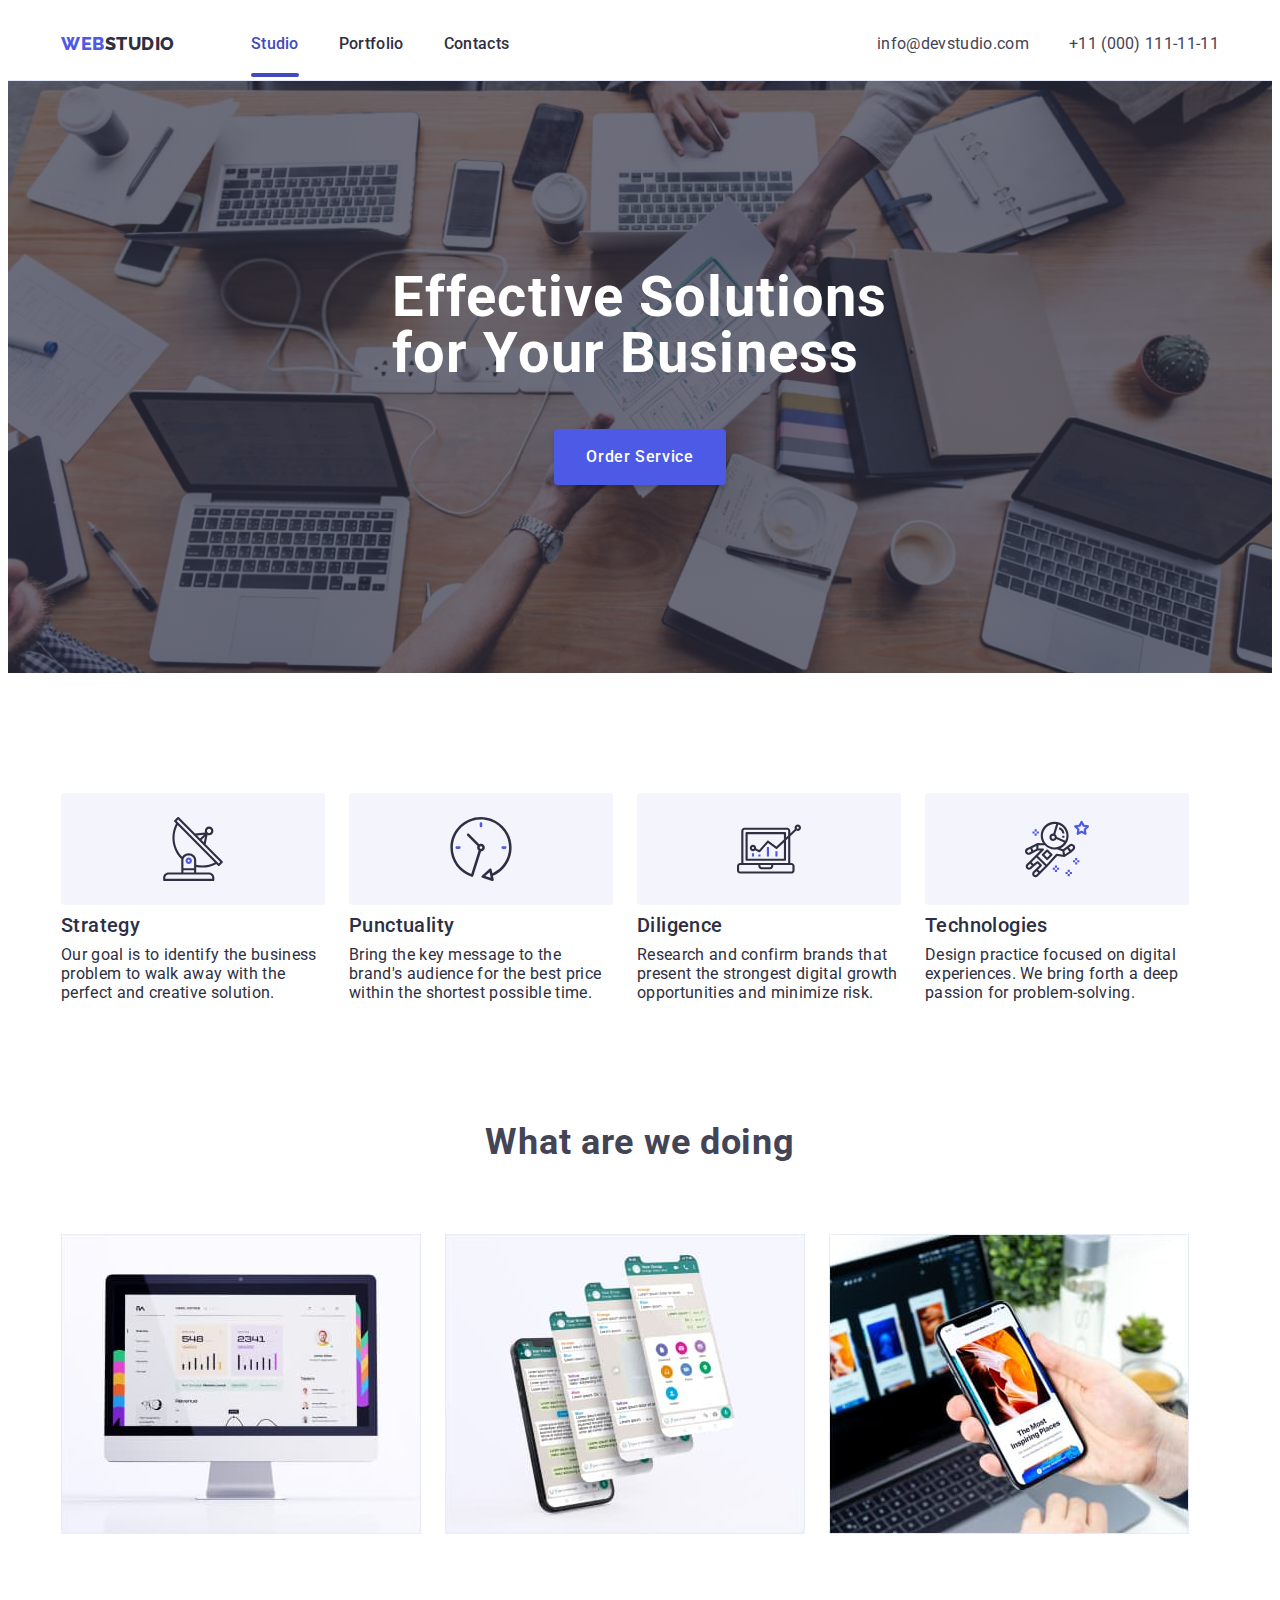
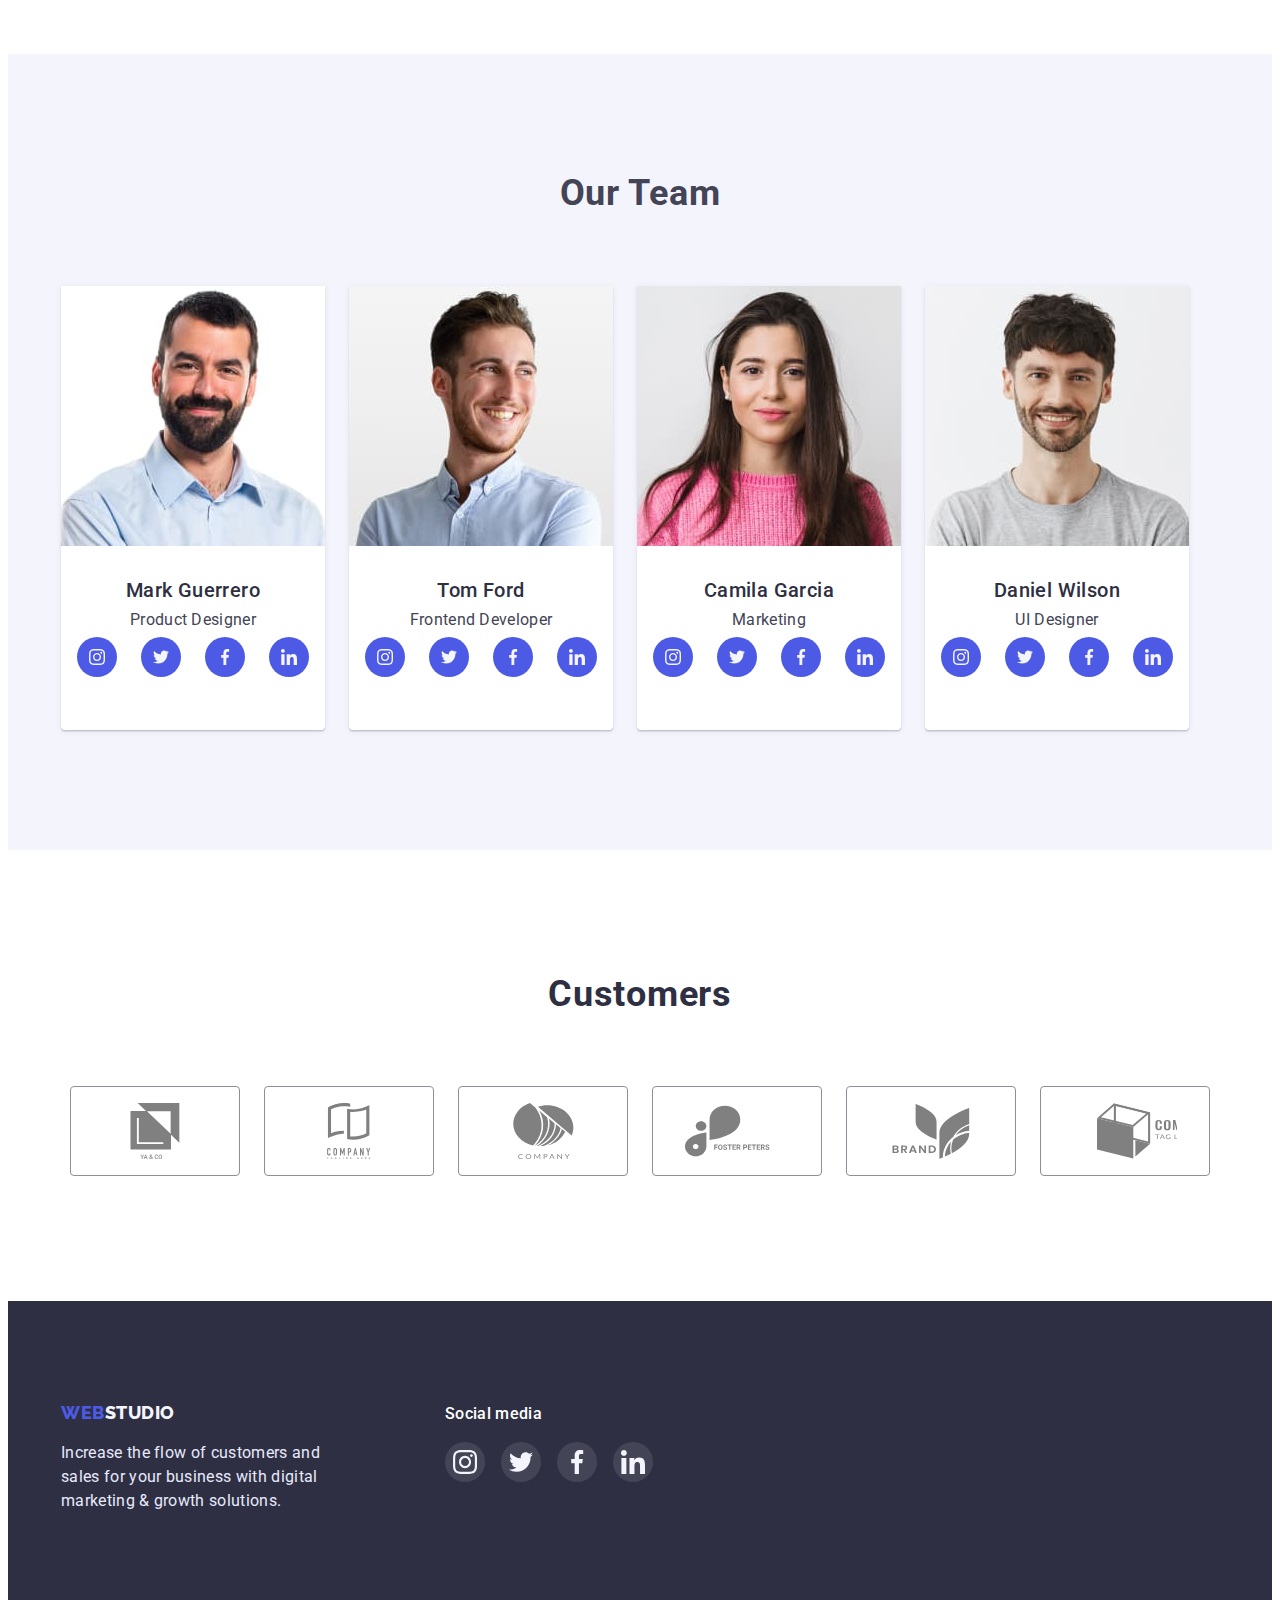
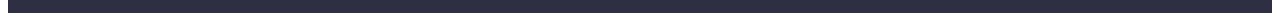
==== index.html @ a74a865c "create repo" ====
<!DOCTYPE html>
<html lang="en">

<head>
    <meta charset="UTF-8">
    <meta http-equiv="X-UA-Compatible" content="IE=edge">
    <meta name="viewport" content="width=device-width, initial-scale=1.0">
    <title>WebStudio</title>
    <link rel="stylesheet" href="https://cdnjs.cloudflare.com/ajax/libs/modern-normalize/1.1.0/modern-normalize.min.css"
        integrity="sha512-wpPYUAdjBVSE4KJnH1VR1HeZfpl1ub8YT/NKx4PuQ5NmX2tKuGu6U/JRp5y+Y8XG2tV+wKQpNHVUX03MfMFn9Q=="
        crossorigin="anonymous" referrerpolicy="no-referrer" />

    <link
        href="https://fonts.googleapis.com/css2?family=Raleway:wght@800&family=Roboto:wght@400;500;700;900&display=swap"
        rel="stylesheet">
    <link rel="stylesheet" href="./styles/style.css">
</head>

<body>

    <header class="header">
        <div class="container">
            <nav class="header-navigation">
                <a class="header-logo decoration" href="./index.html"><span class="header-span">Web</span>Studio</a>
                <ul class="header-list list">
                    <li class="header-item"><a class="header-link decoration active" rel="noreferrer noopener"
                            href="./index.html">Studio</a></li>
                    <li class="header-item"><a class="header-link decoration" rel="noreferrer noopener"
                            href="./portfolio.html">Portfolio</a></li>
                    <li class="header-item"><a class="header-link decoration" rel="noreferrer noopener"
                            href="">Contacts</a>
                    </li>
                </ul>
            </nav>
            <address class="header-address">
                <ul class="header-address-list list">
                    <li class="header-address-item"><a class="header-navigation decoration"
                            href="mailto:info@devstudio.com">info@devstudio.com</a></li>
                    <li class="header-address-item"><a class="header-navigation decoration" href="tel:+110001111111">+11
                            (000) 111-11-11</a></li>
                </ul>
            </address>
        </div>
    </header>

    <main>
        <!-- Hero section -->
        <section class="hero">
            <div class="container">
                <h1 class="hero-title">Effective Solutions
                    for Your Business
                </h1>
                <button type="button" data-modal-open class="hero-btn">Order Service</button>
            </div>
        </section>
        <!-- /Hero section -->

        <!--description section-->
        <section class="description">
            <div class="container">
                <h2 class="visually-hidden">description</h2>
                <ul class="description-list list">
                    <li class="description-item">
                        <div class="description-block">
                            <svg class="description-svg" width="64" height="64">
                                <use href="./images/icons/symbol-defs-descr.svg#icon-Group"></use>
                            </svg>
                        </div>
                        <h3 class="decoration-subtitle">Strategy</h3>
                        <p class="description-text">Our goal is to identify the business
                            problem to walk away with the perfect
                            and creative solution.
                        </p>
                    </li>
                    <li class="description-item">
                        <div class="description-block">
                            <svg class="description-svg" width="64" height="64">
                                <use href="./images/icons/symbol-defs-descr.svg#icon-clock-1-1"></use>
                            </svg>
                        </div>
                        <h3 class="decoration-subtitle">Punctuality</h3>
                        <p class="description-text">Bring the key message to the brand's
                            audience for the best price within the
                            shortest possible time.
                        </p>
                    </li>
                    <li class="description-item">
                        <div class="description-block">
                            <svg class="description-svg" width="64" height="64">
                                <use href="./images/icons/symbol-defs-descr.svg#icon-diagram-1-1"></use>
                            </svg>
                        </div>
                        <h3 class="decoration-subtitle">Diligence</h3>
                        <p class="description-text">Research and confirm brands that
                            present the strongest digital growth
                            opportunities and minimize risk.
                        </p>
                    </li>
                    <li class="description-item">
                        <div class="description-block">
                            <svg class="description-svg" width="64" height="64">
                                <use href="./images/icons/symbol-defs-descr.svg#icon-astronaut-1-1"></use>
                            </svg>
                        </div>
                        <h3 class="decoration-subtitle">Technologies</h3>
                        <p class="description-text">Design practice focused on digital experiences.
                            We bring forth a deep passion for problem-solving.
                        </p>
                    </li>
                </ul>
            </div>
        </section>
        <!--/description section-->

        <!--WORKS section-->
        <section class="work">
            <div class="container">
                <h2 class="work-subtitle">What are we doing</h2>
                <ul class="work-list list">
                    <li class="work-items"><img src="./images/computer.jpg" alt="computer version" width="360"
                            height="300">
                    </li>
                    <li class="work-items"><img src="./images/telephone.jpg" alt="mobile version" width="360"
                            height="300">
                    </li>
                    <li class="work-items"><img src="./images/notebook.jpg" alt="tablet version" width="360"
                            height="300">
                    </li>
                </ul>
            </div>
        </section>
        <!--/WORKS section-->

        <!--TEAM section-->
        <section class="team">
            <div class="container">
                <h2 class="team-subtitle">Our Team</h2>
                <ul class="team-list list">
                    <li class="team-item">
                        <img src="./images/mark-guerrero.jpg" alt="mark-guerrero" width="264" height="260">
                        <div class="wrap-team">
                            <h3 class="team-name">Mark Guerrero</h3>
                            <p class="team-text">Product Designer</p>
                            <ul class="team-social-list list">
                                <li class="team-social-item">
                                    <a href="" class="team-social-link decoration">
                                        <svg class="team-svg" width="16" height="16">
                                            <use href="./images/icons/symbol-defs-links.svg#icon-instagram">
                                            </use>
                                        </svg>
                                    </a>
                                </li>
                                <li class="team-social-item">
                                    <a href="" class="team-social-link decoration">
                                        <svg class="team-svg" width="16" height="16">
                                            <use href="./images/icons/symbol-defs-links.svg#icon-twitter">
                                            </use>
                                        </svg>
                                    </a>
                                </li>
                                <li class="team-social-item">
                                    <a href="" class="team-social-link decoration">
                                        <svg class="team-svg" width="16" height="16">
                                            <use href="./images/icons/symbol-defs-links.svg#icon-facebook">
                                            </use>
                                        </svg>
                                    </a>
                                </li>
                                <li class="team-social-item">
                                    <a href="" class="team-social-link decoration">
                                        <svg class="team-svg" width="16" height="16">
                                            <use href="./images/icons/symbol-defs-links.svg#icon-linkedin">
                                            </use>
                                        </svg>
                                    </a>
                                </li>
                            </ul>
                        </div>
                    </li>
                    <li class="team-item">
                        <img src="./images/tom-ford.jpg" alt="tom-ford" width="264" height="260">
                        <div class="wrap-team">
                            <h3 class="team-name">Tom Ford</h3>
                            <p class="team-text">Frontend Developer</p>
                            <ul class="team-social-list list">
                                <li class="team-social-item">
                                    <a href="" class="team-social-link decoration">
                                        <svg class="team-svg" width="16" height="16">
                                            <use href="./images/icons/symbol-defs-links.svg#icon-instagram">
                                            </use>
                                        </svg>
                                    </a>
                                </li>
                                <li class="team-social-item">
                                    <a href="" class="team-social-link decoration">
                                        <svg class="team-svg" width="16" height="16">
                                            <use href="./images/icons/symbol-defs-links.svg#icon-twitter">
                                            </use>
                                        </svg>
                                    </a>
                                </li>
                                <li class="team-social-item">
                                    <a href="" class="team-social-link decoration">
                                        <svg class="team-svg" width="16" height="16">
                                            <use href="./images/icons/symbol-defs-links.svg#icon-facebook">
                                            </use>
                                        </svg>
                                    </a>
                                </li>
                                <li class="team-social-item">
                                    <a href="" class="team-social-link decoration">
                                        <svg class="team-svg" width="16" height="16">
                                            <use href="./images/icons/symbol-defs-links.svg#icon-linkedin">
                                            </use>
                                        </svg>
                                    </a>
                                </li>
                            </ul>
                        </div>
                    </li>
                    <li class="team-item">
                        <img src="./images/camila-garcia.jpg" alt="camila-garcia" width="264" height="260">
                        <div class="wrap-team">
                            <h3 class="team-name">Camila Garcia</h3>
                            <p class="team-text">Marketing</p>
                            <ul class="team-social-list list">
                                <li class="team-social-item">
                                    <a href="" class="team-social-link decoration">
                                        <svg class="team-svg" width="16" height="16">
                                            <use href="./images/icons/symbol-defs-links.svg#icon-instagram">
                                            </use>
                                        </svg>
                                    </a>
                                </li>
                                <li class="team-social-item">
                                    <a href="" class="team-social-link decoration">
                                        <svg class="team-svg" width="16" height="16">
                                            <use href="./images/icons/symbol-defs-links.svg#icon-twitter">
                                            </use>
                                        </svg>
                                    </a>
                                </li>
                                <li class="team-social-item">
                                    <a href="" class="team-social-link decoration">
                                        <svg class="team-svg" width="16" height="16">
                                            <use href="./images/icons/symbol-defs-links.svg#icon-facebook">
                                            </use>
                                        </svg>
                                    </a>
                                </li>
                                <li class="team-social-item">
                                    <a href="" class="team-social-link decoration">
                                        <svg class="team-svg" width="16" height="16">
                                            <use href="./images/icons/symbol-defs-links.svg#icon-linkedin">
                                            </use>
                                        </svg>
                                    </a>
                                </li>
                            </ul>
                        </div>
                    </li>
                    <li class="team-item">
                        <img src="./images/daniel-wilson.jpg" alt="daniel-wilson" width="264" height="260">
                        <div class="wrap-team">
                            <h3 class="team-name">Daniel Wilson</h3>
                            <p class="team-text">UI Designer</p>
                            <ul class="team-social-list list">
                                <li class="team-social-item">
                                    <a href="" class="team-social-link decoration">
                                        <svg class="team-svg" width="16" height="16">
                                            <use href="./images/icons/symbol-defs-links.svg#icon-instagram">
                                            </use>
                                        </svg>
                                    </a>
                                </li>
                                <li class="team-social-item">
                                    <a href="" class="team-social-link decoration">
                                        <svg class="team-svg" width="16" height="16">
                                            <use href="./images/icons/symbol-defs-links.svg#icon-twitter">
                                            </use>
                                        </svg>
                                    </a>
                                </li>
                                <li class="team-social-item">
                                    <a href="" class="team-social-link decoration">
                                        <svg class="team-svg" width="16" height="16">
                                            <use href="./images/icons/symbol-defs-links.svg#icon-facebook">
                                            </use>
                                        </svg>
                                    </a>
                                </li>
                                <li class="team-social-item">
                                    <a href="" class="team-social-link decoration">
                                        <svg class="team-svg" width="16" height="16">
                                            <use href="./images/icons/symbol-defs-links.svg#icon-linkedin">
                                            </use>
                                        </svg>
                                    </a>
                                </li>
                            </ul>
                        </div>
                    </li>
                </ul>
            </div>
        </section>
        <!--/TEAM section-->

        <!-- Customers -->
        <section class="customers">
            <div class="container">
                <h2 class="customers-title">Customers</h2>
                <ul class="customers-list list">
                    <li class="customers-item">
                        <a href="" class="customers-link">
                            <svg class="customers-svg" width="98" height="56">
                                <use href="./images/icons/symbol-defs-customers.svg#icon-group-4"></use>
                            </svg>
                        </a>
                    </li>
                    <li class="customers-item">
                        <a href="" class="customers-link">
                            <svg class="customers-svg" width="104" height="56">
                                <use href="./images/icons/symbol-defs-customers.svg#icon-group-1-1"></use>
                            </svg>
                        </a>
                    </li>
                    <li class="customers-item">
                        <a href="" class="customers-link">
                            <svg class="customers-svg" width="104" height="56">
                                <use href="./images/icons/symbol-defs-customers.svg#icon-Object-2"></use>
                            </svg>
                        </a>
                    </li>
                    <li class="customers-item">
                        <a href="" class="customers-link">
                            <svg class="customers-svg" width="104" height="56">
                                <use href="./images/icons/symbol-defs-customers.svg#icon-group-2-1"></use>
                            </svg>
                        </a>
                    </li>
                    <li class="customers-item">
                        <a href="" class="customers-link">
                            <svg class="customers-svg" width="104" height="56 ">
                                <use href="./images/icons/symbol-defs-customers.svg#icon-group-3-1"></use>
                            </svg>
                        </a>
                    </li>
                    <li class="customers-item">
                        <a href="" class="customers-link">
                            <svg class="customers-svg" width="104" height="56">
                                <use href="./images/icons/symbol-defs-customers.svg#icon-Object-1-1"></use>
                            </svg>
                        </a>
                    </li>
                </ul>
            </div>
        </section>
        <!-- /Customers -->
    </main>

    <!--footer section-->
    <footer class="footer">
        <div class="container">
            <div class="footer-descr">
                <a class="footer-logo decoration" rel="noreferrer noopener" href="./index.html">
                    <span class="footer-span">Web</span>Studio</a>
                <p class="footer-text">Increase the flow of customers
                    and sales for your business with
                    digital marketing & growth solutions.
                </p>
            </div>
            <div class="footer-social">
                <p class="footer-social-text">Social media</p>
                <ul class="footer-social-list list">
                    <li class="footer-social-item">
                        <a href="" class="footer-link decoration">
                            <svg class="footer-svg" width="24" height="24">
                                <use href="./images/icons/symbol-defs-links.svg#icon-instagram"></use>
                            </svg>
                        </a>
                    </li>
                    <li class="footer-social-item">
                        <a href="" class="footer-link decoration">
                            <svg class="footer-svg" width="24" height="24">
                                <use href="./images/icons/symbol-defs-links.svg#icon-twitter"></use>
                            </svg>
                        </a>
                    </li>
                    <li class="footer-social-item">
                        <a href="" class="footer-link decoration">
                            <svg class="footer-svg" width="24" height="24">
                                <use href="./images/icons/symbol-defs-links.svg#icon-facebook"></use>
                            </svg>
                        </a>
                    </li>
                    <li class="footer-social-item">
                        <a href="" class="footer-link decoration">
                            <svg class="footer-svg" width="24" height="24">
                                <use href="./images/icons/symbol-defs-links.svg#icon-linkedin"></use>
                            </svg>
                        </a>
                    </li>
                </ul>
            </div>
        </div>
    </footer>
    <!--/footer section-->

    <!-- MODAL -->
    <div class="backdrop is-hidden" data-modal>
        <div class="modal">
            <button type="button" data-modal-close class="modal-close">
                <svg class="modal-close-svg" width="8" height="8">
                    <use href="./images/icons/symbol-modal-close.svg#icon-close-black"></use>
                </svg>
            </button>
        </div>
    </div>
    <script src="./js/modal.js"></script>
</body>

</html>
---- styles/style.css ----
:root {
  --btn-hover-color: #404bbf;
  --primary-text-color: #434455;
  --title-text-color: #2e2f42;
  --accent-color: #4d5ae5;
  --withe-text: #ffffff;
  --footer-text-color: #e7e9fc;
  --adress-text-color: #404bbf;
  --team-bg-color: #f4f4fd;
  --standart-gap: 24px;
  --portfolio-bg: #e5e5e5;
  --border-gray: #8e8f99;
  --footer-hover: #31d0aa;
  --bg-modal: #fcfcfc;
}

body {
  color: var(--primary-text-color);
  background-color: var(--withe-text);
  font-family: "Roboto", sans-serif;
}

img {
  width: 100%;
  display: block;
}

.container {
  max-width: 1158px;
  margin: 0 auto;
  padding-left: 15px;
  padding-right: 15px;
  /* outline: 1px solid red; */
}

/* ------header------- */

.header {
  padding: 24px 0;
  border-bottom: 1px solid var(--footer-text-color);
}

.header > .container {
  display: flex;
  align-items: center;
}

.list {
  list-style: none;
}

.decoration {
  text-decoration: none;
}

/* ---NAVIGATION--- */

.header-logo {
  margin-right: 76px;
  font-family: "Raleway", sans-serif;
  font-weight: 800;
  line-height: 1.3;
  font-size: 18px;
  letter-spacing: 0.03em;
  color: var(--title-text-color);
  text-transform: uppercase;
}

.header-list {
  display: flex;
  gap: 40px;
  margin: 0;
  padding: 0;
}

.header-span {
  color: var(--accent-color);
}

.header-link {
  color: var(--title-text-color);
  font-weight: 500;
  line-height: 1.5;
  font-size: 16px;
  letter-spacing: 0.02em;
  position: relative;
  transition: color 250ms cubic-bezier(0.4, 0, 0.2, 1);
  padding-top: 24px;
  padding-bottom: 24px;
}

.header-link:hover,
.header-link:focus {
  color: var(--adress-text-color);
}

.header-link.active {
  color: var(--btn-hover-color);
}

.header-link.active::after {
  content: "";
  width: 100%;
  height: 4px;
  border-radius: 2px;
  background-color: var(--btn-hover-color);
  position: absolute;
  left: 0;
  bottom: 0;
}

.header-navigation {
  display: flex;
  color: var(--primary-text-color);
  font-weight: 400;
  line-height: 1.5;
  font-style: normal;
  font-size: 16px;
  letter-spacing: 0.02em;
  transition: color 250ms cubic-bezier(0.4, 0, 0.2, 1);
}

.header-navigation:hover,
.header-navigation:focus {
  color: var(--adress-text-color);
}

.header-address-list {
  display: flex;
  margin: 0;
  padding: 0;
}

.header-address-item:not(:last-child) {
  margin-right: 40px;
}

.header-address {
  margin-left: auto;
}

/* ---HEADER--- */
/* ---HERO  section--- */

.hero {
  background-color: var(--title-text-color);
  padding: 188px 0;
  background-image: linear-gradient(
      rgba(46, 47, 66, 0.7),
      rgba(46, 47, 66, 0.7)
    ),
    url(../images/background/bg-heroes.jpg);
  background-repeat: no-repeat;
  background-position: center;
  background-size: cover;
  max-width: 1440px;
  margin: 0 auto;
}

.text-center {
  text-align: center;
}

.hero-title {
  width: 496px;
  margin: 0 auto;
  margin-bottom: 48px;

  color: var(--withe-text);
  font-weight: 700;
  line-height: 1;
  font-size: 56px;
  letter-spacing: 0.02em;
}

/* ---/HERO  section--- */

/* ---description section---     ---portfolio section---   */

.visually-hidden {
  position: absolute;
  top: -150%;
  z-index: -100;
  width: 0;
  height: 0;
  opacity: 0;
  visibility: hidden;
  user-select: none;
  pointer-events: none;
  cursor: none;
  margin: 0;
  padding: 0;
  overflow: hidden;
  border: none;
  outline: none;
  white-space: nowrap;
}

.description {
  background-color: var(--withe-text);
  padding: 120px 0;
}

.description-block {
  display: flex;
  justify-content: center;
  align-items: center;
  width: 264px;
  height: 112px;
  margin-bottom: 8px;
  border-radius: 4px;
  background-color: var(--team-bg-color);
}

.description-list {
  margin: 0;
  padding: 0;
  display: flex;
  gap: var(--standart-gap);
}

.decoration-subtitle,
.portfolio-title {
  color: var(--title-text-color);
  font-weight: 500;
  line-height: 1.2;
  font-size: 20px;
  letter-spacing: 0.02em;
  margin: 0;
  margin-bottom: 8px;
}

.description-text,
.portfolio-title {
  color: var(--title-text-color);
  line-height: 1.2;
  font-size: 16px;
  letter-spacing: 0.02em;
  margin: 0;
}

.description-item {
  width: 264px;
}

/* ---/description section---   ---portfolio section---   */

/* ---WORKS section--- */

.work {
  background-color: var(--withe-text);
  padding-bottom: 120px;
}

.work-subtitle,
.team-subtitle {
  font-weight: 700;
  font-size: 36px;
  line-height: 1.1;
  text-align: center;
  letter-spacing: 0.02em;
  text-align: center;
  margin: 0;
  margin-bottom: 72px;
}

.work-list {
  display: flex;
  text-align: center;
  padding: 0;
  margin: 0;
  gap: var(--standart-gap);
}

/* ---/WORKS section--- */

/* ---TEAM section--- */

.team {
  background-color: var(--team-bg-color);
  padding-bottom: 120px;
  padding-top: 120px;
}

.team-list {
  display: flex;
  margin: 0;
  padding: 0;
}

.team-item:not(:last-child) {
  margin-right: 24px;
}

.team-item {
  background-color: var(--withe-text);
  box-shadow: 0px 1px 6px rgba(46, 47, 66, 0.08),
    0px 1px 1px rgba(46, 47, 66, 0.16), 0px 2px 1px rgba(46, 47, 66, 0.08);
  border-radius: 0px 0px 4px 4px;
}

.team-name {
  margin: 0;
  margin-bottom: 8px;

  color: var(--title-text-color);
  font-weight: 500;
  font-size: 20px;
  line-height: 1.2;
  letter-spacing: 0.02em;

  text-align: center;
}

.team-social-list {
  padding: 0;
  display: flex;
  gap: 24px;
  justify-content: center;
}

.team-social-item {
  width: 40px;
  height: 40px;
}

.team-social-link {
  width: 100%;
  display: flex;
  justify-content: center;
  align-items: center;
  height: 100%;
  border-radius: 50%;
  background-color: var(--accent-color);
  transition: background-color 250ms cubic-bezier(0.4, 0, 0.2, 1);
}

.team-svg {
  transition: color 250ms cubic-bezier(0.4, 0, 0.2, 1);
  color: var(--team-bg-color);
}

.team-svg:hover,
.team-svg:focus {
  fill: currentColor;
}

.team-social-link:hover,
.team-social-link:focus {
  background-color: var(--adress-text-color);
}

.wrap-team {
  padding: 32px 0;
  min-height: 120px;
}

.wrap-team .team-text {
  margin-bottom: 8px;
}

.team-text,
.portfolio-text {
  margin: 0;

  line-height: 1.2;
  font-size: 16px;
  letter-spacing: 0.02em;
  color: var(--primary-text-color);
  text-align: center;
}

/* ---/TEAM section--- */

/* ---customers section--- */

.customers {
  padding: 125px 0;
}

.customers-title {
  margin: 0;
  font-weight: 700;
  font-size: 36px;
  line-height: 1.1;

  color: var(--title-text-color);
  text-align: center;
  letter-spacing: 0.02em;
  text-transform: capitalize;

  margin-bottom: 72px;
}

.customers-list {
  margin: 0;
  padding: 0;
  display: flex;
  justify-content: center;
  gap: var(--standart-gap);
}

.customers-link {
  display: flex;
  justify-content: center;
  align-items: center;

  width: 168px;
  height: 88px;
  color: grey;
  border-radius: 4px;
  border: 1px solid var(--border-gray);
  transition: color 250ms cubic-bezier(0.4, 0, 0.2, 1);
}

.customers-link:hover,
.customers-link:focus {
  border-color: #404bbf;
  color: var(--btn-hover-color);
  border: 1px solid var(--btn-hover-color);
}

.customers-svg {
  fill: currentColor;
}

/* ---/customers section--- */

/* ---footer section--- */

.footer {
  background-color: var(--title-text-color);
  padding: 100px 0;
}

.footer .container {
  display: flex;
  align-items: baseline;
}

.footer-descr {
  margin-right: 120px;
}

.footer-logo {
  display: inline-block;
  margin-bottom: 16px;
  font-family: "Raleway", sans-serif;
  font-weight: 800;
  line-height: 1.3;
  font-size: 18px;
  letter-spacing: 0.03em;
  color: var(--team-bg-color);
  text-transform: uppercase;
}

.footer-span {
  color: var(--accent-color);
}

.footer-text {
  width: 264px;
  margin: 0;

  font-weight: 400;
  line-height: 1.5;
  font-size: 16px;
  color: var(--footer-text-color);
  letter-spacing: 0.02em;
}

.footer-social-text {
  margin: 0;
  margin-bottom: 16px;

  font-weight: 500;
  font-size: 16px;
  line-height: 1.5;
  letter-spacing: 0.02em;
  color: var(--withe-text);
}

.footer-social-list {
  margin: 0;
  padding: 0;
  display: flex;
  justify-content: center;
  align-items: center;
  gap: 16px;
}

.footer-link {
  width: 40px;
  height: 40px;
  display: flex;
  justify-content: center;
  align-items: center;
  border-radius: 50%;
  transition: background-color 250ms cubic-bezier(0.4, 0, 0.2, 1);
  background-image: linear-gradient(
    rgba(255, 255, 255, 0.1),
    rgba(255, 255, 255, 0.1)
  );
}

.footer-link:hover,
.footer-link:focus {
  background-color: var(--footer-hover);
}

/* ---/footer section--- */

/* Portfolio.html */

.portfolio {
  background-color: var(--withe-text);
  padding-top: 96px;
  padding-bottom: 120px;
}

.portfolio-filter {
  margin: 0;

  margin-bottom: 72px;
  padding-left: 0;
  display: flex;
  justify-content: center;
  gap: var(--standart-gap);
}

.portfolio-list {
  margin: 0;
  padding: 0;

  display: flex;
  flex-wrap: wrap;
}

/* Portfolio.html --------heroes section-------*/

.heroes-list {
  margin: 0 24px 48px 0;

  background-color: var(--withe-text);
}

.heroes-list:nth-child(3n) {
  margin-right: 0;
}

.heroes-list:nth-last-child(-n + 3) {
  margin-bottom: 0;
}

.portfolio-descr {
  padding: 32px 0 32px 16px;
  border: 1px solid var(--footer-text-color);
  border-top: none;
}

.portfolio-title {
  margin-bottom: 8px;
}

.portfolio-text {
  text-align: start;
}

.portfolio-link {
  display: block;
  transition: box-shadow 250ms cubic-bezier(0.4, 0, 0.2, 1);
  position: relative;
  overflow: hidden;
}

.heroes-item-text-overlay {
  position: absolute;
  top: 0;
  left: 0;
  width: 100%;
  height: 100%;
  margin: 0;
  padding-top: 40px;
  padding-left: 32px;
  padding-right: 32px;
  transform: translateY(100%);

  font-size: 16px;
  line-height: 1.5;
  letter-spacing: 0.02em;
  color: var(--team-bg-color);
  background-color: var(--accent-color);
  transition: transform 250ms cubic-bezier(0.4, 0, 0.2, 1);
  overflow: auto;
}

.portfolio-link:hover .heroes-item-text-overlay {
  transform: translateY(0%);
}

.portfolio-link:hover,
.portfolio-link:focus {
  box-shadow: 0px 1px 6px rgba(46, 47, 66, 0.08),
    0px 1px 1px rgba(46, 47, 66, 0.16), 0px 2px 1px rgba(46, 47, 66, 0.08);
}

/* Button */

.hero-btn {
  padding: 16px 32px;
  box-shadow: 0px 4px 4px rgba(0, 0, 0, 0.15);
  border-radius: 4px;
  display: block;
  margin: 0 auto;
  border: none;

  color: var(--withe-text);
  font-weight: 500;
  background: var(--accent-color);
  cursor: pointer;
  font-size: 16px;
  line-height: 1.5;
  font-family: inherit;
  letter-spacing: 0.04em;
  transition: color 250ms cubic-bezier(0.4, 0, 0.2, 1),
    background-color 250ms cubic-bezier(0.4, 0, 0.2, 1);
}

.portfolio-btn {
  padding: 12px 24px;
  color: var(--accent-color);
  border: 1px solid var(--footer-text-color);
  border-radius: 4px;
  background-color: var(--team-bg-color);
  cursor: pointer;
  font-weight: 500;
  font-size: 16px;
  line-height: 1.5;
  letter-spacing: 0.04em;
  transition: color 250ms cubic-bezier(0.4, 0, 0.2, 1),
    background-color 250ms cubic-bezier(0.4, 0, 0.2, 1);
}

.portfolio-btn:hover,
.portfolio-btn:focus,
.hero-btn:hover,
.hero-btn:focus {
  background-color: var(--btn-hover-color);
  color: var(--withe-text);
}

/* ----  /Button  ----*/

/* ----------------------------------    MODAL    ---------------------------------- */

.backdrop {
  position: fixed;

  height: 100%;
  width: 100%;
  min-width: 1440px;

  left: 0px;
  top: 0px;

  background-image: linear-gradient(
    rgba(46, 47, 66, 0.4),
    rgba(46, 47, 66, 0.4)
  );
  background-repeat: no-repeat;
  background-position: center;
  background-size: cover;

  transition: opacity 250ms cubic-bezier(0.4, 0, 0.2, 1),
    visibility 250ms cubic-bezier(0.4, 0, 0.2, 1);
}

.backdrop.is-hidden {
  opacity: 0;
  visibility: hidden;
  pointer-events: none;
}

.modal {
  position: absolute;
  top: 50%;
  left: 50%;
  transform: translate(-50%, -50%);
  padding: 20px;

  width: 408px;
  min-height: 576px;
  background-color: var(--bg-modal);
  background: var(--bg-modal);
  box-shadow: 0px 1px 1px rgba(0, 0, 0, 0.14), 0px 1px 3px rgba(0, 0, 0, 0.12),
    0px 2px 1px rgba(0, 0, 0, 0.2);
  border-radius: 4px;
}

.modal-close {
  position: absolute;

  top: 24px;
  right: 24px;
  width: 24px;
  height: 24px;
  padding: 7px;

  cursor: pointer;

  background-color: var(--footer-text-color);
  border-radius: 50%;
  border: 1px solid rgba(0, 0, 0, 0.1);
  transition: color 250ms cubic-bezier(0.4, 0, 0.2, 1),
    background-color 250ms cubic-bezier(0.4, 0, 0.2, 1);
}

.modal-close:hover,
.modal-close:focus {
  background-color: var(--btn-hover-color);
  color: var(--withe-text);
}

.modal-close-svg {
  fill: currentColor;
  margin-left: auto;
  display: flex;
  align-items: center;
  justify-content: center;
}

/* 
--adress-text-color: #404BBF;
--footer-text-color: #e7e9fc;
--btn-hover--color: #404bbf;   hover button
--primary-text-color: #434455;   inherit --
--title-text-color: #2e2f42;
--accent-color: #4d5ae5;
--withe-text: #ffffff; */
/* Основной цвет текста  --  SLATE  #434455 */

/* Вторичній цвет текста  --  NAVY BLUE  #2E2F42 */

/* акцент background: #4D5AE5  SLATE */

/* белый текст #FFFFFF */

/* белый футер   color: #E7E9FC; */

/* лого  IRIS  #4D5AE5  и  NAVY BLUE  #2E2F42 

шрифты
700 500 400 roboto
800 raleway*/
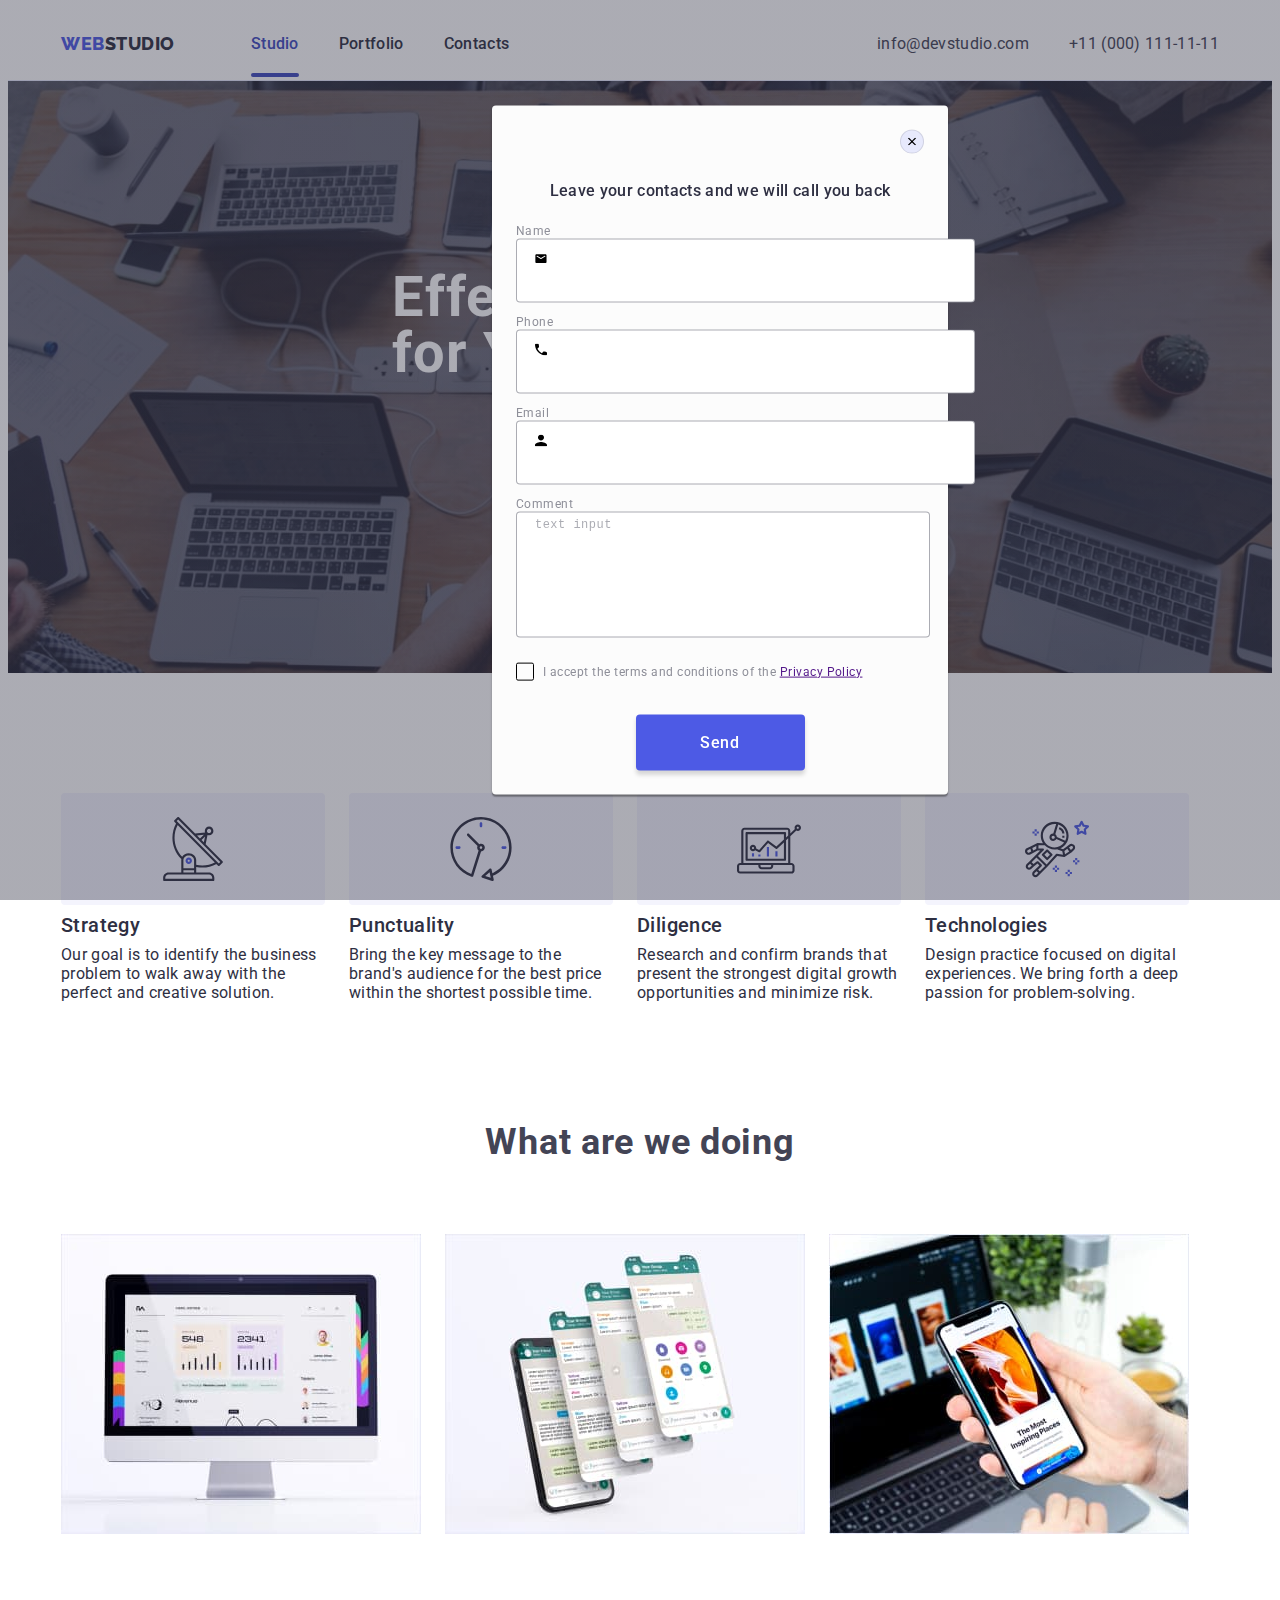
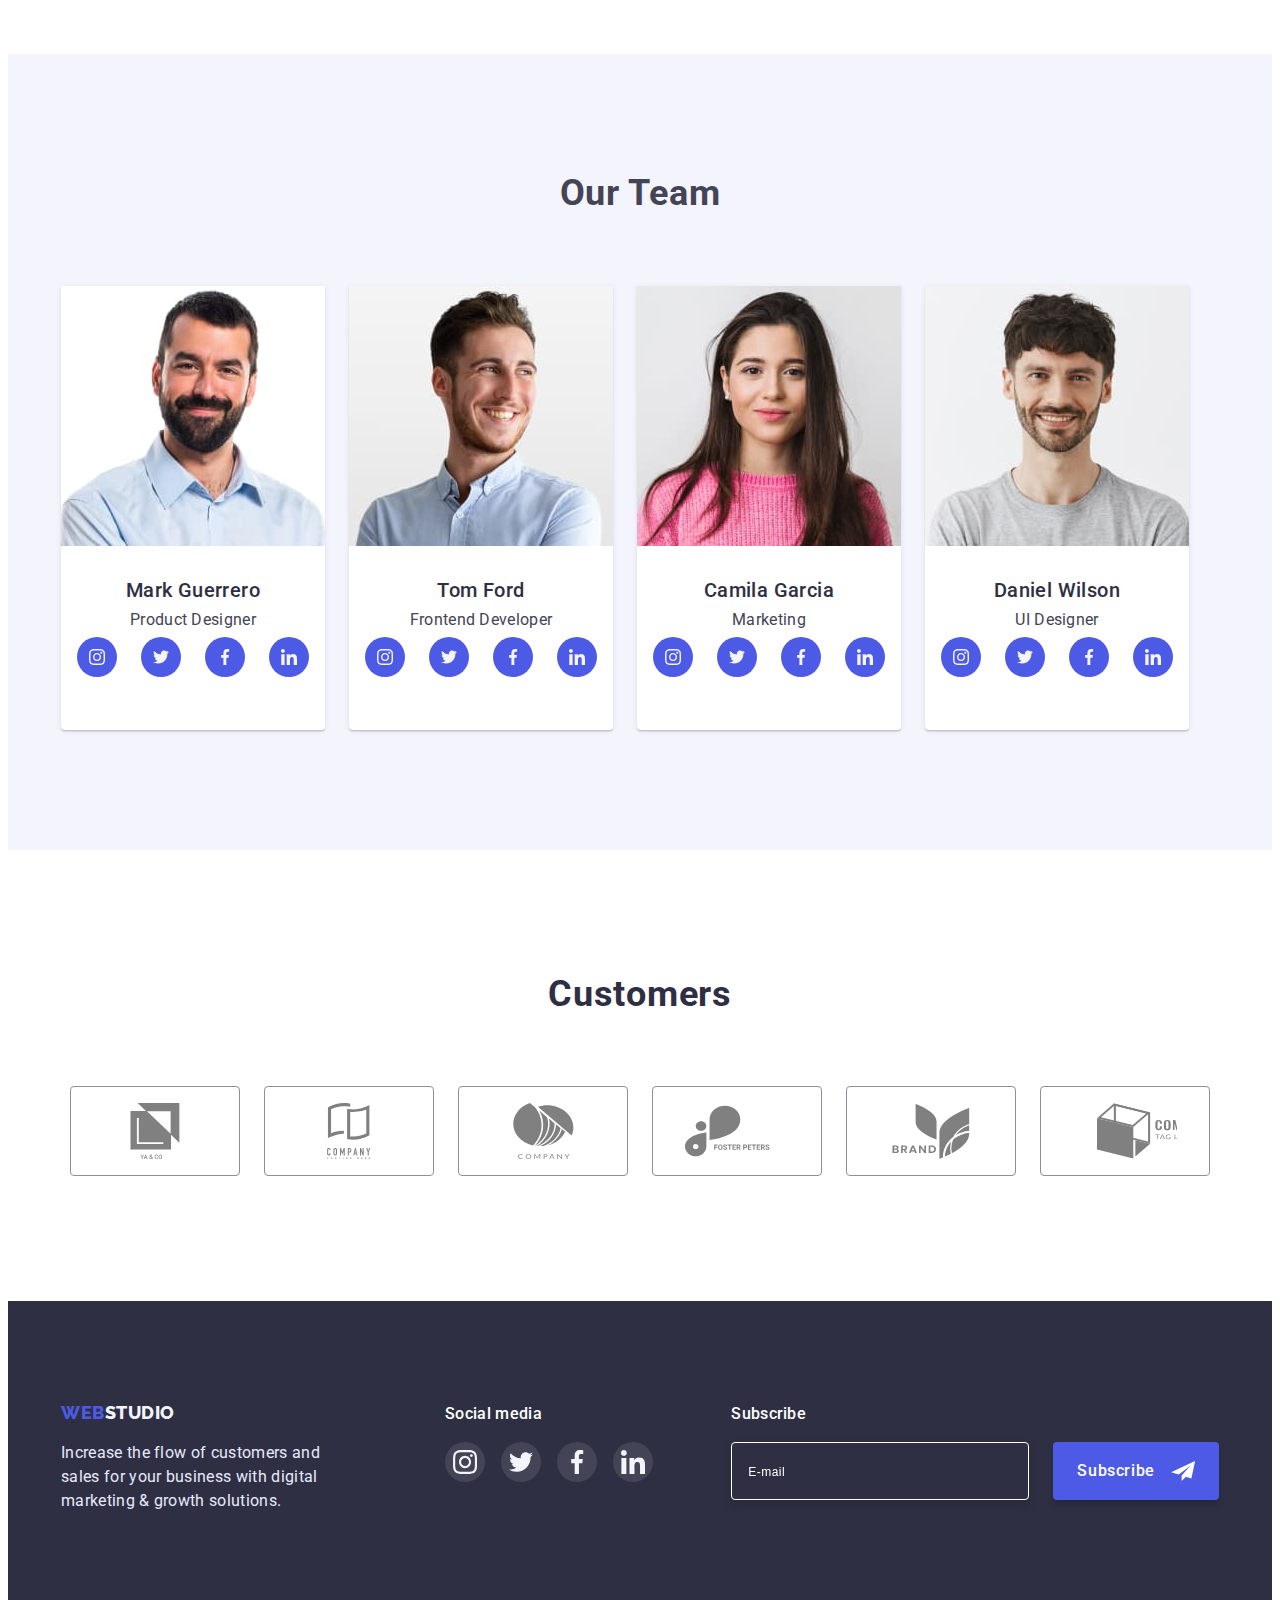
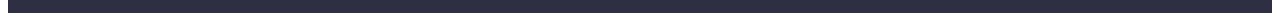
==== commit 595cda02: "first end" ====
--- a/index.html
+++ b/index.html
@@ -402,18 +402,100 @@
                     </li>
                 </ul>
             </div>
+
+            <div class="footer-subscribe-form">
+                <p class="footer-social-text">Subscribe</p>
+                <form class="footer-form">
+                    <input type="email" class="subscribe-input" name="email" placeholder="E-mail" />
+                    <button type="submit" class="footer-btn">
+                        Subscribe
+                        <svg class="subscribe-icon" width="24" heigh="20">
+                            <use href="./images/icons/symbol-modal-check.svg#icon-icon-fly"></use>
+                        </svg>
+                    </button>
+                </form>
+            </div>
+
         </div>
     </footer>
     <!--/footer section-->
 
     <!-- MODAL -->
-    <div class="backdrop is-hidden" data-modal>
+    <div class="backdrop " data-modal>
         <div class="modal">
             <button type="button" data-modal-close class="modal-close">
                 <svg class="modal-close-svg" width="8" height="8">
                     <use href="./images/icons/symbol-modal-close.svg#icon-close-black"></use>
                 </svg>
             </button>
+            <h3 class="modal-title">Leave your contacts and we will call you back</h3>
+
+            <form class="modal-form form">
+                <div class="lable-wrapper">
+                    <label for="name" class="modal-label">
+                        <span class="form-descr">Name</span>
+                        <div class="form-groop">
+                            <input type="text" name="name" class="form-input" id="name">
+                            <svg class="forn-icon" width="12" height="12">
+                                <use href="./images/icons/symbol-modal-icons.svg#icon-name"></use>
+                            </svg>
+                        </div>
+                    </label>
+                </div>
+                <div class="lable-wrapper">
+                    <label for="tel" class="modal-label">
+                        <span class="form-descr">Phone</span>
+                        <div class="form-groop">
+                            <input type="tel" name="tel" class="form-input" id="tel">
+                            <svg class="forn-icon" width="12" height="12">
+                                <use href="./images/icons/symbol-modal-icons.svg#icon-phone"></use>
+                            </svg>
+                        </div>
+                    </label>
+                </div>
+                <div class="lable-wrapper">
+                    <label for="mail" class="modal-label">
+                        <span class="form-descr">Email</span>
+                        <div class="form-groop">
+                            <input type="email" name="mail" class="form-input" id="mail">
+                            <svg class="forn-icon" width="12" height="12">
+                                <use href="./images/icons/symbol-modal-icons.svg#icon-mail"></use>
+                            </svg>
+                        </div>
+                    </label>
+                </div>
+
+
+                <div class="lable-wrapper lable-wrapper-last">
+                    <label for="textarea" class="modal-label">
+                        <span class="form-descr">Comment</span>
+                        <textarea name="" id="textarea" cols="" rows="" placeholder="text input"
+                            class="form-descr-text"></textarea>
+                    </label>
+                </div>
+
+                <div class="wrapper-check">
+                    <input type="checkbox" name="checkbox-area" id="checkbox" class="form-checkbox visually-hidden">
+                    <label for="checkbox" class="modal-label form-lable-checkbox">
+                        <span>
+                            <svg class="form-checkbox-item" width="10" height="8">
+                                <use href="./images/icons/symbol-modal-check.svg#icon-Vector-4-1"></use>
+                            </svg>
+                        </span>
+                        <p class="modal-agree">
+                            I accept the terms and conditions of the <a href="">Privacy
+                                Policy</a>
+                        </p>
+
+                    </label>
+                </div>
+
+
+
+                <button type="submit" class="hero-btn">Send </button>
+
+
+            </form>
         </div>
     </div>
     <script src="./js/modal.js"></script>
--- a/styles/style.css
+++ b/styles/style.css
@@ -12,6 +12,7 @@
   --border-gray: #8e8f99;
   --footer-hover: #31d0aa;
   --bg-modal: #fcfcfc;
+  --border-modal: rgba(46, 47, 66, 0.4);
 }
 
 body {
@@ -508,6 +509,14 @@
   background-color: var(--footer-hover);
 }
 
+.subscribe {
+  margin-left: auto;
+}
+
+/* .subscribe-form {
+  display: flex;
+} */
+
 /* ---/footer section--- */
 
 /* Portfolio.html */
@@ -607,6 +616,8 @@
 /* Button */
 
 .hero-btn {
+  min-width: 169px;
+  min-height: 56px;
   padding: 16px 32px;
   box-shadow: 0px 4px 4px rgba(0, 0, 0, 0.15);
   border-radius: 4px;
@@ -686,7 +697,7 @@
   top: 50%;
   left: 50%;
   transform: translate(-50%, -50%);
-  padding: 20px;
+  padding: 24px;
 
   width: 408px;
   min-height: 576px;
@@ -727,6 +738,200 @@
   display: flex;
   align-items: center;
   justify-content: center;
+}
+
+.modal-title {
+  margin-top: 48px;
+  margin-bottom: 16px;
+  font-weight: 500;
+  font-size: 16px;
+  line-height: 1.6;
+  color: var(--title-text-color);
+  text-align: center;
+  letter-spacing: 0.02em;
+}
+
+.form-input {
+  width: 100%;
+  height: 40px;
+  padding: 11px;
+  padding-left: 38px;
+  border: 1px solid var(--title-text-color);
+  border-radius: 4px;
+  border-color: var(--border-modal);
+  outline: transparent;
+}
+
+.form-lable-checkbox {
+  display: flex;
+  align-items: center;
+}
+
+.modal-agree {
+  font-size: 12px;
+  line-height: 1.1;
+  letter-spacing: 0.04em;
+  color: #8e8f99;
+}
+
+.form-lable-checkbox span {
+  width: 16px;
+  height: 16px;
+  border: 1px solid black;
+  border-radius: 2px;
+  display: flex;
+  align-items: center;
+  fill: transparent;
+  justify-content: center;
+  margin-right: 9px;
+}
+
+.form-checkbox:checked + .form-lable-checkbox span {
+  background-color: var(--btn-hover-color);
+  border-color: var(--btn-hover-color);
+  fill: var(--team-bg-color);
+  background-repeat: no-repeat;
+  background-position: center;
+}
+
+.form-inpform-descr-texut:hover,
+.form-input:focus {
+  border-color: var(--accent-color);
+}
+
+.form-input:hover,
+.form-input:focus + .forn-icon {
+  fill: var(--accent-color);
+}
+
+.form-descr-text:hover,
+.form-descr-text:focus {
+  border-color: var(--accent-color);
+  outline: none;
+}
+
+.form-descr {
+  font-size: 12px;
+  line-height: 1.1;
+  letter-spacing: 0.04em;
+
+  color: var(--border-gray);
+}
+
+textarea {
+  resize: none;
+  display: block;
+}
+
+.form-descr-text::placeholder {
+  font-size: 12px;
+  line-height: 1.1;
+  letter-spacing: 0.04em;
+  color: rgba(46, 47, 66, 0.4);
+  padding-top: 4px;
+  padding-left: 16px;
+  text-transform: lowercase;
+}
+
+.form-descr-text {
+  width: 100%;
+  height: 120px;
+  border: 1px solid var(--title-text-color);
+  border-radius: 4px;
+  border-color: var(--border-modal);
+  outline: transparent;
+}
+
+.form-groop {
+  position: relative;
+}
+.forn-icon {
+  position: absolute;
+  top: 14px;
+  left: 19px;
+}
+
+.lable-wrapper {
+  margin-bottom: 8px;
+}
+
+.lable-wrapper-last {
+  margin-bottom: 16px;
+}
+
+.footer-subscribe-form {
+  margin-left: auto;
+}
+
+.wrapper-check {
+  display: flex;
+  align-items: center;
+  gap: 9px;
+  margin-bottom: 24px;
+}
+
+.footer-form {
+  display: flex;
+  gap: 24px;
+}
+
+.subscribe-icon {
+  width: 24px;
+  height: 20px;
+  fill: currentColor;
+}
+
+.footer-btn {
+  display: flex;
+  gap: 16px;
+  min-width: 165;
+  min-height: 40px;
+
+  box-shadow: 0px 4px 4px rgba(0, 0, 0, 0.15);
+  border-radius: 4px;
+  margin: 0 auto;
+  border: none;
+
+  color: var(--withe-text);
+  font-weight: 500;
+  background: var(--accent-color);
+  cursor: pointer;
+  font-size: 16px;
+  line-height: 1.5;
+  font-family: inherit;
+  letter-spacing: 0.04em;
+  transition: color 250ms cubic-bezier(0.4, 0, 0.2, 1),
+    background-color 250ms cubic-bezier(0.4, 0, 0.2, 1);
+
+  flex-direction: row;
+  justify-content: center;
+  align-items: center;
+  padding: 8px 24px;
+}
+
+.footer-btn:hover,
+.footer-btn:focus {
+  background-color: var(--btn-hover-color);
+  color: var(--withe-text);
+}
+
+.subscribe-input {
+  border: 1px solid #ffffff;
+  filter: drop-shadow(0px 4px 4px rgba(0, 0, 0, 0.15));
+  border-radius: 4px;
+  background-color: var(--title-text-color);
+  padding: 8px 16px;
+  color: var(--withe-text);
+  min-width: 264px;
+  height: 40px;
+  outline: transparent;
+}
+
+.subscribe-input::placeholder {
+  font-size: 12px;
+  line-height: 2;
+  letter-spacing: 0.04em;
+  color: var(--withe-text);
 }
 
 /* 
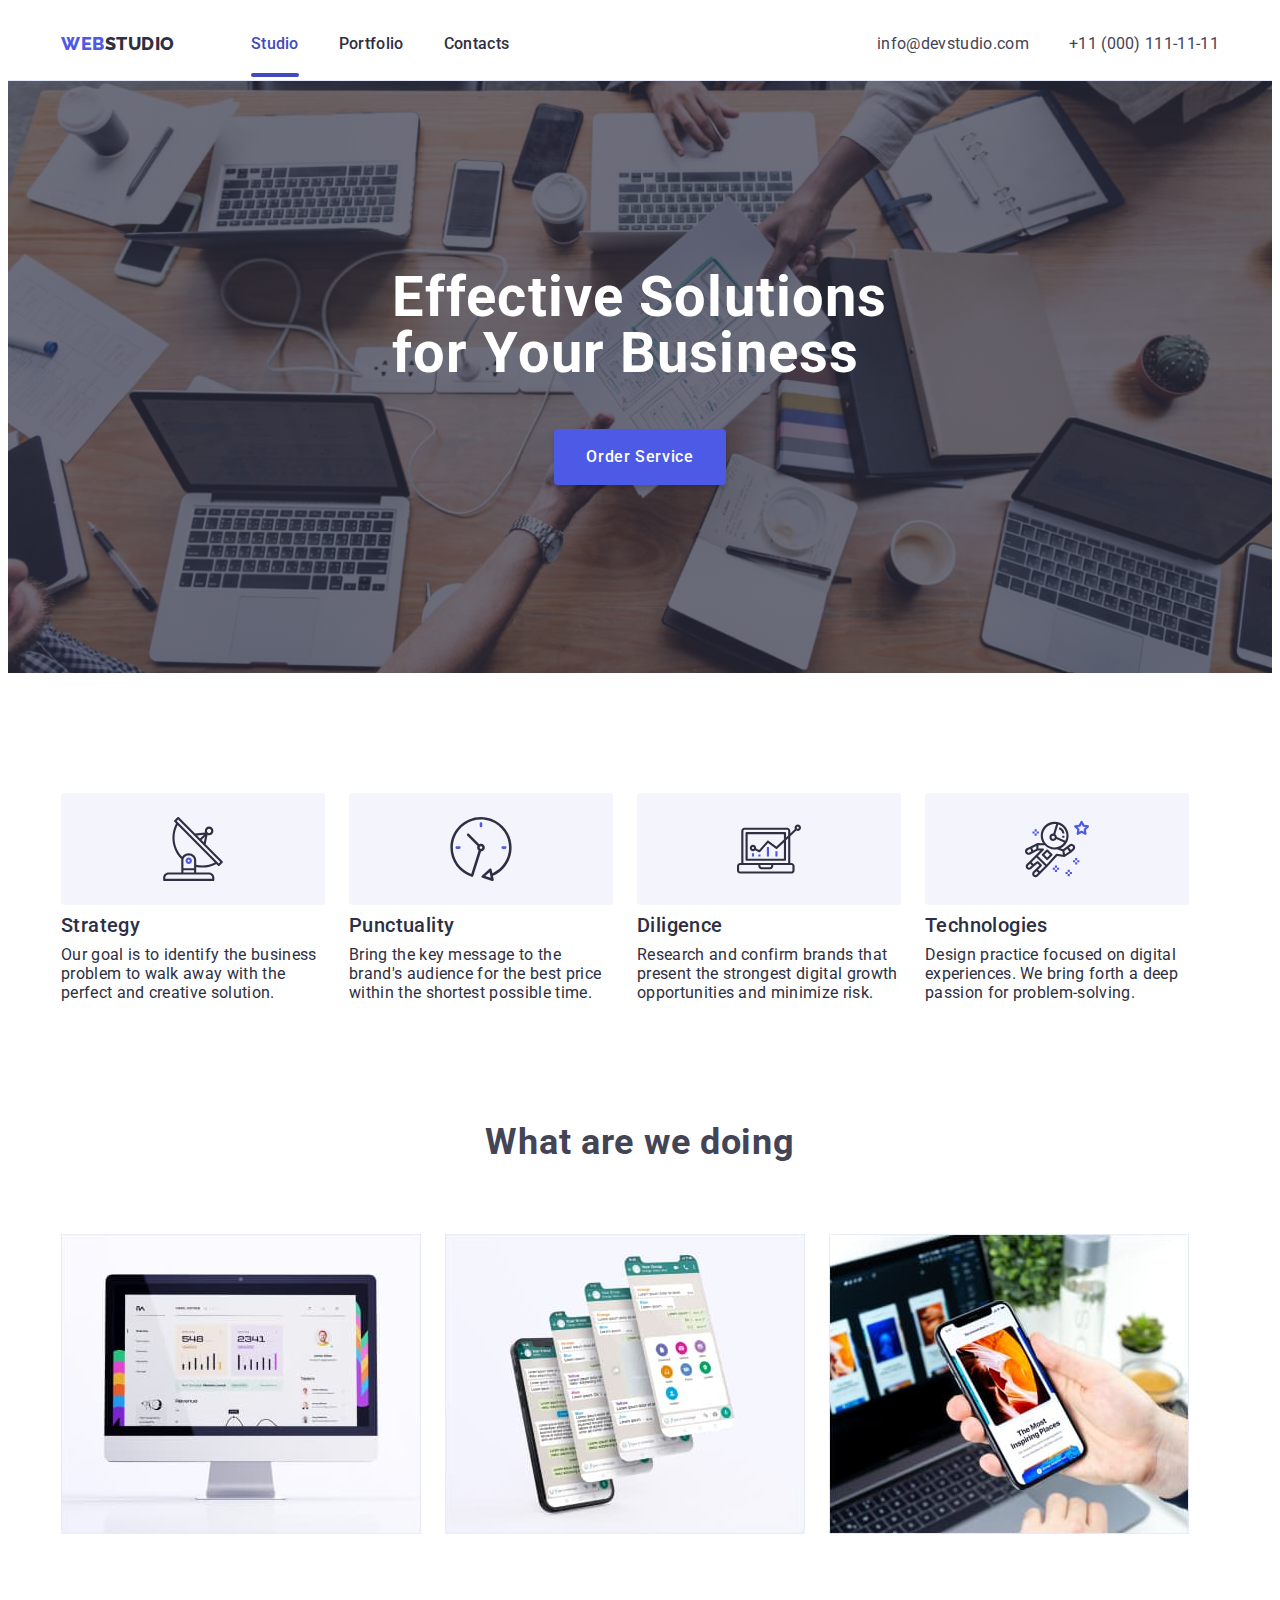
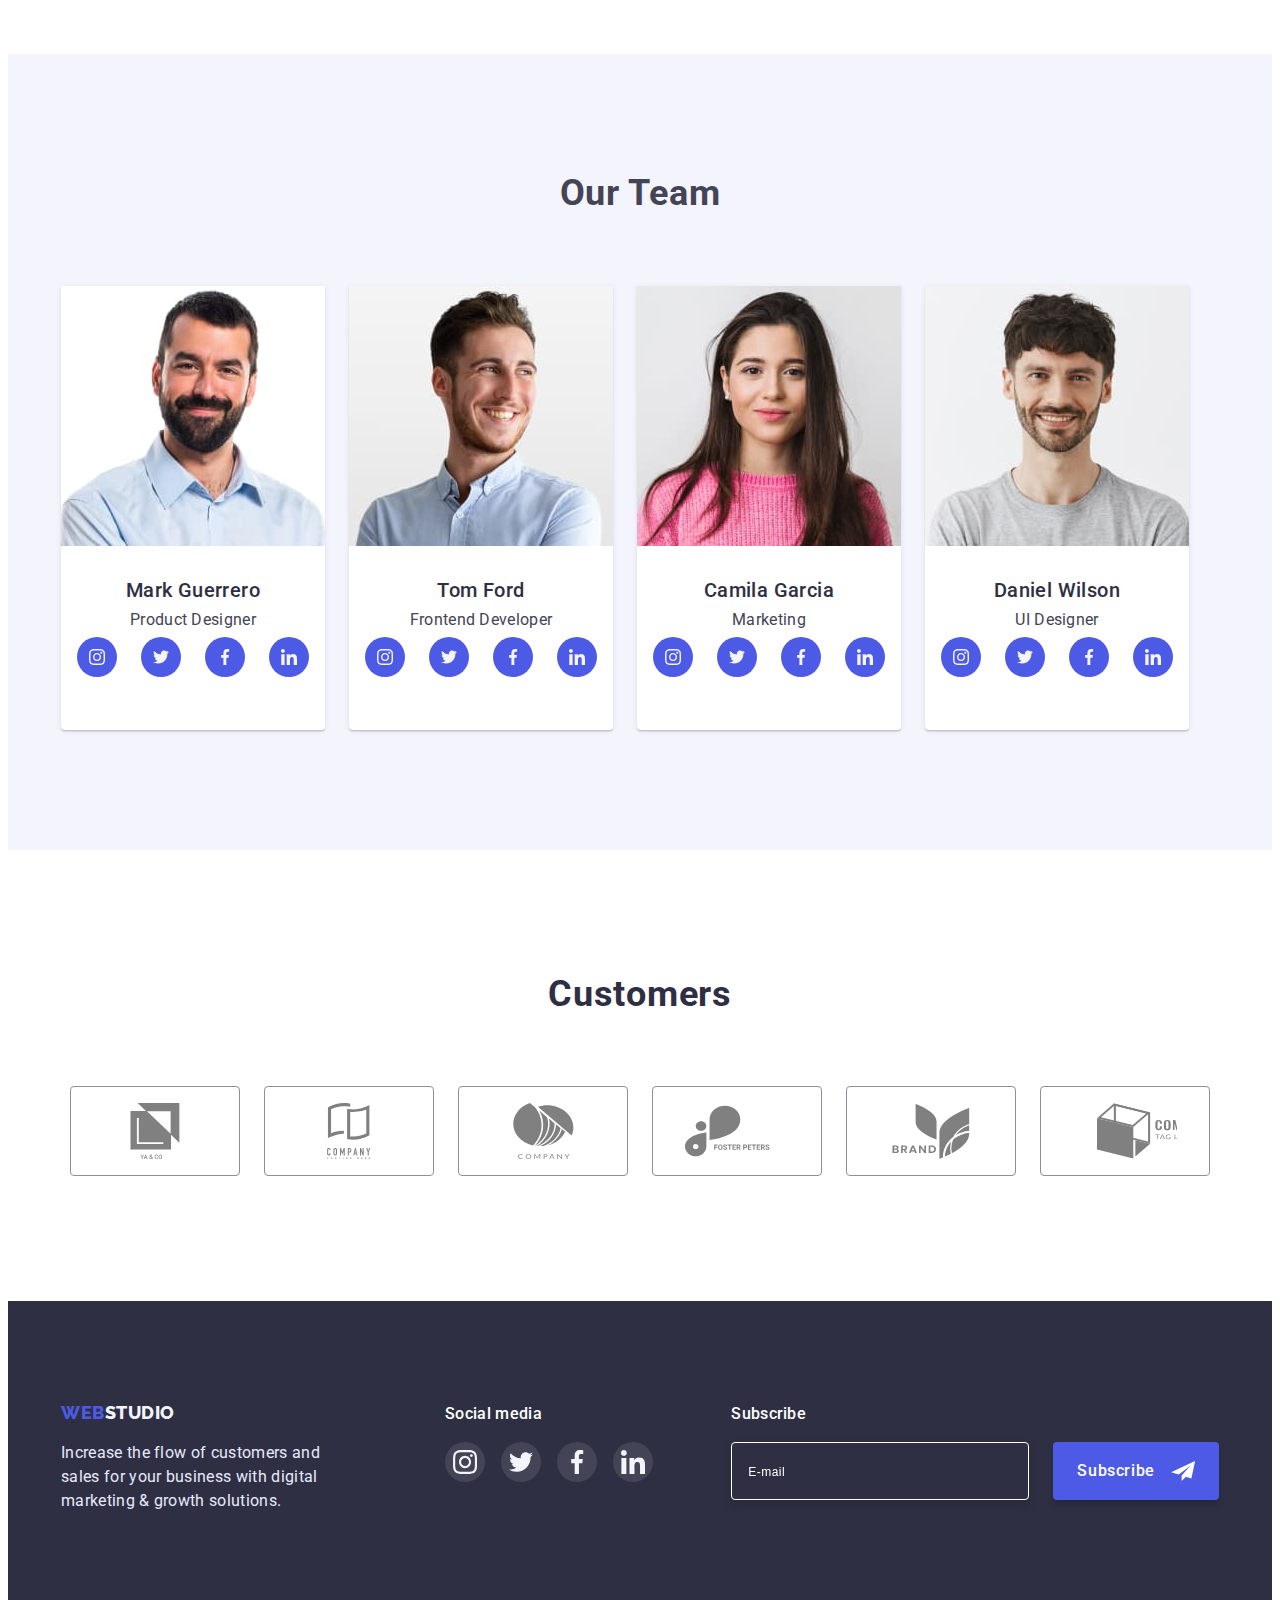
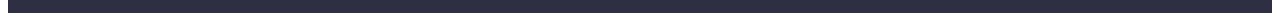
==== commit cc37d372: "final adds" ====
--- a/index.html
+++ b/index.html
@@ -409,7 +409,7 @@
                     <input type="email" class="subscribe-input" name="email" placeholder="E-mail" />
                     <button type="submit" class="footer-btn">
                         Subscribe
-                        <svg class="subscribe-icon" width="24" heigh="20">
+                        <svg class="subscribe-icon">
                             <use href="./images/icons/symbol-modal-check.svg#icon-icon-fly"></use>
                         </svg>
                     </button>
@@ -421,80 +421,67 @@
     <!--/footer section-->
 
     <!-- MODAL -->
-    <div class="backdrop " data-modal>
+    <div class="backdrop is-hidden" data-modal>
         <div class="modal">
             <button type="button" data-modal-close class="modal-close">
                 <svg class="modal-close-svg" width="8" height="8">
                     <use href="./images/icons/symbol-modal-close.svg#icon-close-black"></use>
                 </svg>
             </button>
-            <h3 class="modal-title">Leave your contacts and we will call you back</h3>
+            <p class="modal-title">Leave your contacts and we will call you back</p>
 
             <form class="modal-form form">
-                <div class="lable-wrapper">
-                    <label for="name" class="modal-label">
+                <div class="lable-wrapper form-groop">
+                    <label for="name" class="modal-label ">
                         <span class="form-descr">Name</span>
-                        <div class="form-groop">
+                        <span class="modal-form-wrapper">
                             <input type="text" name="name" class="form-input" id="name">
-                            <svg class="forn-icon" width="12" height="12">
-                                <use href="./images/icons/symbol-modal-icons.svg#icon-name"></use>
-                            </svg>
-                        </div>
+                            <svg class="forn-icon" width="18" height="24">
+                                <use href="./images/icons/symbol-modal-icons.svg#icon-mail"></use>
+                            </svg>
+                        </span>
                     </label>
                 </div>
-                <div class="lable-wrapper">
+                <div class="lable-wrapper form-groop">
                     <label for="tel" class="modal-label">
                         <span class="form-descr">Phone</span>
-                        <div class="form-groop">
-                            <input type="tel" name="tel" class="form-input" id="tel">
-                            <svg class="forn-icon" width="12" height="12">
-                                <use href="./images/icons/symbol-modal-icons.svg#icon-phone"></use>
-                            </svg>
-                        </div>
+                        <input type="tel" name="tel" class="form-input" id="tel">
+                        <svg class="forn-icon" width="18" height="24">
+                            <use href="./images/icons/symbol-modal-icons.svg#icon-phone"></use>
+                        </svg>
                     </label>
                 </div>
-                <div class="lable-wrapper">
+                <div class="lable-wrapper form-groop">
                     <label for="mail" class="modal-label">
                         <span class="form-descr">Email</span>
-                        <div class="form-groop">
-                            <input type="email" name="mail" class="form-input" id="mail">
-                            <svg class="forn-icon" width="12" height="12">
-                                <use href="./images/icons/symbol-modal-icons.svg#icon-mail"></use>
-                            </svg>
-                        </div>
+                        <input type="email" name="mail" class="form-input" id="mail">
+                        <svg class="forn-icon" width="18" height="24">
+                            <use href="./images/icons/symbol-modal-icons.svg#icon-name"></use>
+                        </svg>
                     </label>
                 </div>
-
-
                 <div class="lable-wrapper lable-wrapper-last">
                     <label for="textarea" class="modal-label">
                         <span class="form-descr">Comment</span>
-                        <textarea name="" id="textarea" cols="" rows="" placeholder="text input"
+                        <textarea name="textarea" id="textarea" placeholder="text input"
                             class="form-descr-text"></textarea>
                     </label>
                 </div>
-
                 <div class="wrapper-check">
                     <input type="checkbox" name="checkbox-area" id="checkbox" class="form-checkbox visually-hidden">
                     <label for="checkbox" class="modal-label form-lable-checkbox">
-                        <span>
+                        <span class="modal-form">
                             <svg class="form-checkbox-item" width="10" height="8">
                                 <use href="./images/icons/symbol-modal-check.svg#icon-Vector-4-1"></use>
                             </svg>
                         </span>
-                        <p class="modal-agree">
-                            I accept the terms and conditions of the <a href="">Privacy
-                                Policy</a>
-                        </p>
+                        <!-- <span class="modal-agree"></span> -->
+                        <p> I accept the terms and conditions of the <a href="" class="modal-link">Privacy
+                                Policy</a></p>
 
                     </label>
                 </div>
-
-
-
                 <button type="submit" class="hero-btn">Send </button>
-
-
             </form>
         </div>
     </div>
--- a/styles/style.css
+++ b/styles/style.css
@@ -669,7 +669,6 @@
 
   height: 100%;
   width: 100%;
-  min-width: 1440px;
 
   left: 0px;
   top: 0px;
@@ -698,6 +697,7 @@
   left: 50%;
   transform: translate(-50%, -50%);
   padding: 24px;
+  padding-top: 72px;
 
   width: 408px;
   min-height: 576px;
@@ -741,7 +741,7 @@
 }
 
 .modal-title {
-  margin-top: 48px;
+  margin: 0;
   margin-bottom: 16px;
   font-weight: 500;
   font-size: 16px;
@@ -760,6 +760,7 @@
   border-radius: 4px;
   border-color: var(--border-modal);
   outline: transparent;
+  margin-top: 4px;
 }
 
 .form-lable-checkbox {
@@ -784,6 +785,15 @@
   fill: transparent;
   justify-content: center;
   margin-right: 9px;
+}
+
+.form-lable-checkbox p {
+  font-size: 12px;
+  line-height: 1.1;
+  margin: 0;
+  letter-spacing: 0.04em;
+
+  color: var(--border-gray);
 }
 
 .form-checkbox:checked + .form-lable-checkbox span {
@@ -814,8 +824,13 @@
   font-size: 12px;
   line-height: 1.1;
   letter-spacing: 0.04em;
+  margin-bottom: 4px;
 
   color: var(--border-gray);
+}
+
+.modal-link {
+  color: var(--accent-color);
 }
 
 textarea {
@@ -840,6 +855,7 @@
   border-radius: 4px;
   border-color: var(--border-modal);
   outline: transparent;
+  padding: 10px 10px;
 }
 
 .form-groop {
@@ -847,8 +863,9 @@
 }
 .forn-icon {
   position: absolute;
-  top: 14px;
   left: 19px;
+  transform: translateY(50%);
+  fill: var(--title-text-color);
 }
 
 .lable-wrapper {
@@ -866,7 +883,6 @@
 .wrapper-check {
   display: flex;
   align-items: center;
-  gap: 9px;
   margin-bottom: 24px;
 }
 
@@ -884,7 +900,7 @@
 .footer-btn {
   display: flex;
   gap: 16px;
-  min-width: 165;
+  min-width: 165px;
   min-height: 40px;
 
   box-shadow: 0px 4px 4px rgba(0, 0, 0, 0.15);
@@ -903,7 +919,6 @@
   transition: color 250ms cubic-bezier(0.4, 0, 0.2, 1),
     background-color 250ms cubic-bezier(0.4, 0, 0.2, 1);
 
-  flex-direction: row;
   justify-content: center;
   align-items: center;
   padding: 8px 24px;
@@ -924,7 +939,6 @@
   color: var(--withe-text);
   min-width: 264px;
   height: 40px;
-  outline: transparent;
 }
 
 .subscribe-input::placeholder {
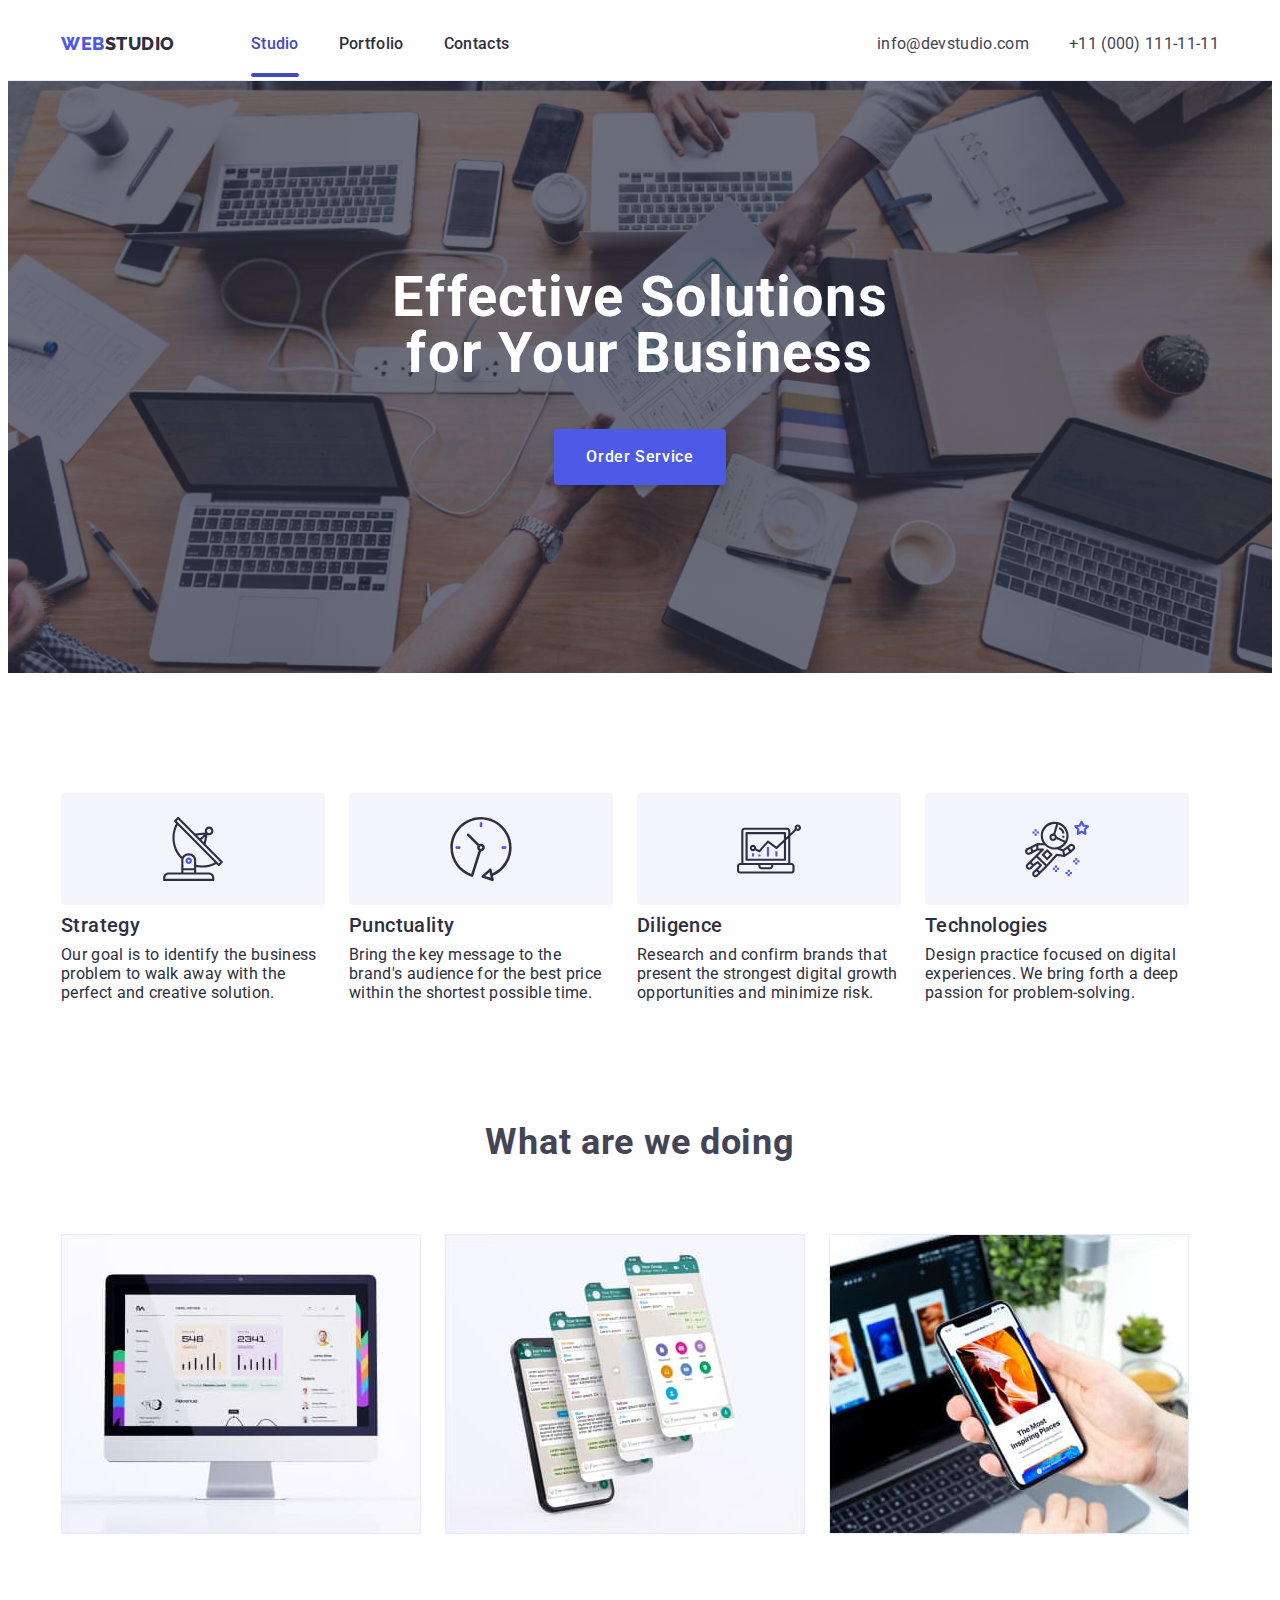
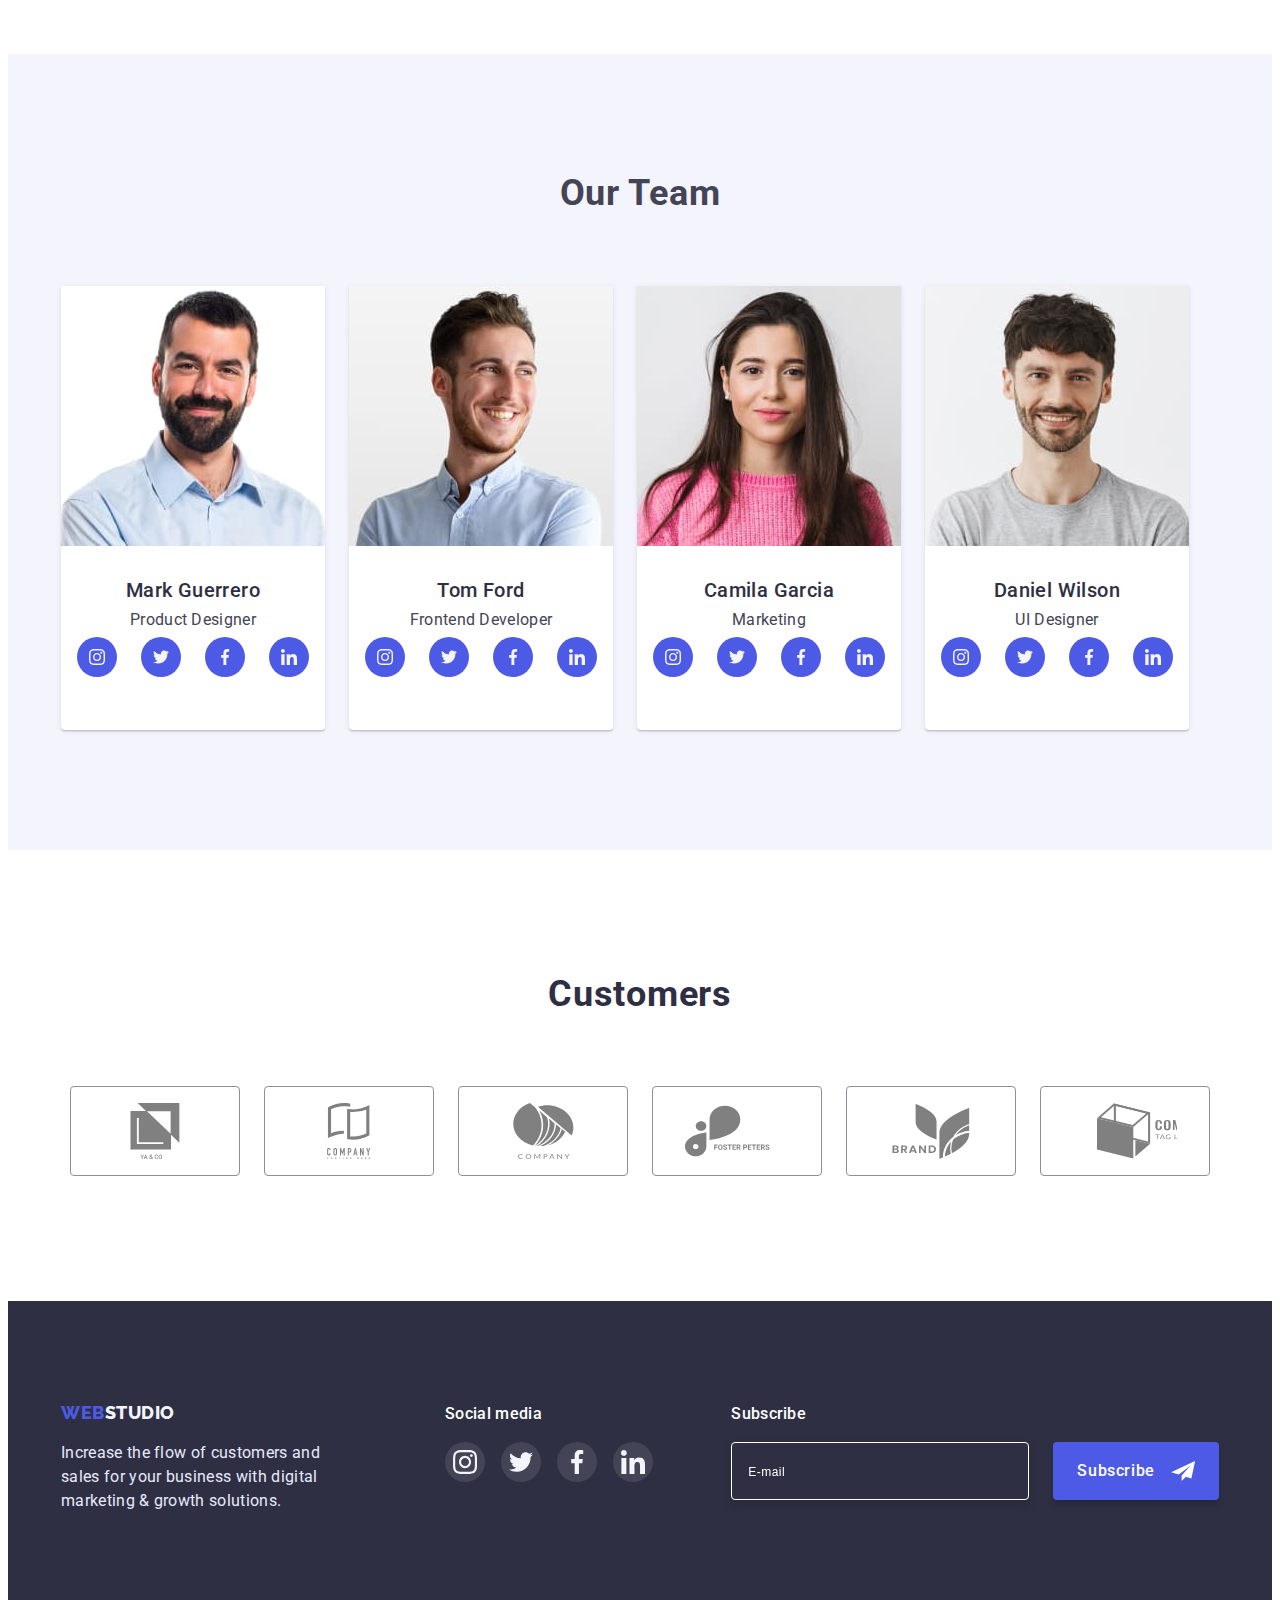
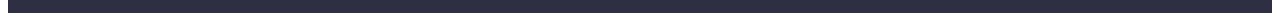
==== commit a9fd0080: "3d last" ====
--- a/index.html
+++ b/index.html
@@ -445,19 +445,23 @@
                 <div class="lable-wrapper form-groop">
                     <label for="tel" class="modal-label">
                         <span class="form-descr">Phone</span>
-                        <input type="tel" name="tel" class="form-input" id="tel">
-                        <svg class="forn-icon" width="18" height="24">
-                            <use href="./images/icons/symbol-modal-icons.svg#icon-phone"></use>
-                        </svg>
+                        <span class="modal-form-wrapper">
+                            <input type="tel" name="tel" class="form-input" id="tel">
+                            <svg class="forn-icon" width="18" height="24">
+                                <use href="./images/icons/symbol-modal-icons.svg#icon-phone"></use>
+                            </svg>
+                        </span>
                     </label>
                 </div>
                 <div class="lable-wrapper form-groop">
                     <label for="mail" class="modal-label">
                         <span class="form-descr">Email</span>
-                        <input type="email" name="mail" class="form-input" id="mail">
-                        <svg class="forn-icon" width="18" height="24">
-                            <use href="./images/icons/symbol-modal-icons.svg#icon-name"></use>
-                        </svg>
+                        <span class="modal-form-wrapper">
+                            <input type="email" name="mail" class="form-input" id="mail">
+                            <svg class="forn-icon" width="18" height="24">
+                                <use href="./images/icons/symbol-modal-icons.svg#icon-name"></use>
+                            </svg>
+                        </span>
                     </label>
                 </div>
                 <div class="lable-wrapper lable-wrapper-last">
--- a/styles/style.css
+++ b/styles/style.css
@@ -163,6 +163,7 @@
 }
 
 .hero-title {
+  text-align: center;
   width: 496px;
   margin: 0 auto;
   margin-bottom: 48px;
@@ -603,12 +604,13 @@
   overflow: auto;
 }
 
-.portfolio-link:hover .heroes-item-text-overlay {
+.heroes-list-link:hover .heroes-item-text-overlay,
+.heroes-list-link:focus .heroes-item-text-overlay {
   transform: translateY(0%);
 }
 
-.portfolio-link:hover,
-.portfolio-link:focus {
+.heroes-list-link:hover,
+.heroes-list-link:focus {
   box-shadow: 0px 1px 6px rgba(46, 47, 66, 0.08),
     0px 1px 1px rgba(46, 47, 66, 0.16), 0px 2px 1px rgba(46, 47, 66, 0.08);
 }
@@ -760,7 +762,6 @@
   border-radius: 4px;
   border-color: var(--border-modal);
   outline: transparent;
-  margin-top: 4px;
 }
 
 .form-lable-checkbox {
@@ -856,6 +857,7 @@
   border-color: var(--border-modal);
   outline: transparent;
   padding: 10px 10px;
+  margin-top: 4px;
 }
 
 .form-groop {
@@ -895,6 +897,13 @@
   width: 24px;
   height: 20px;
   fill: currentColor;
+}
+
+.modal-form-wrapper {
+  display: inline-block;
+  width: 360px;
+  height: 40px;
+  margin-top: 4px;
 }
 
 .footer-btn {
